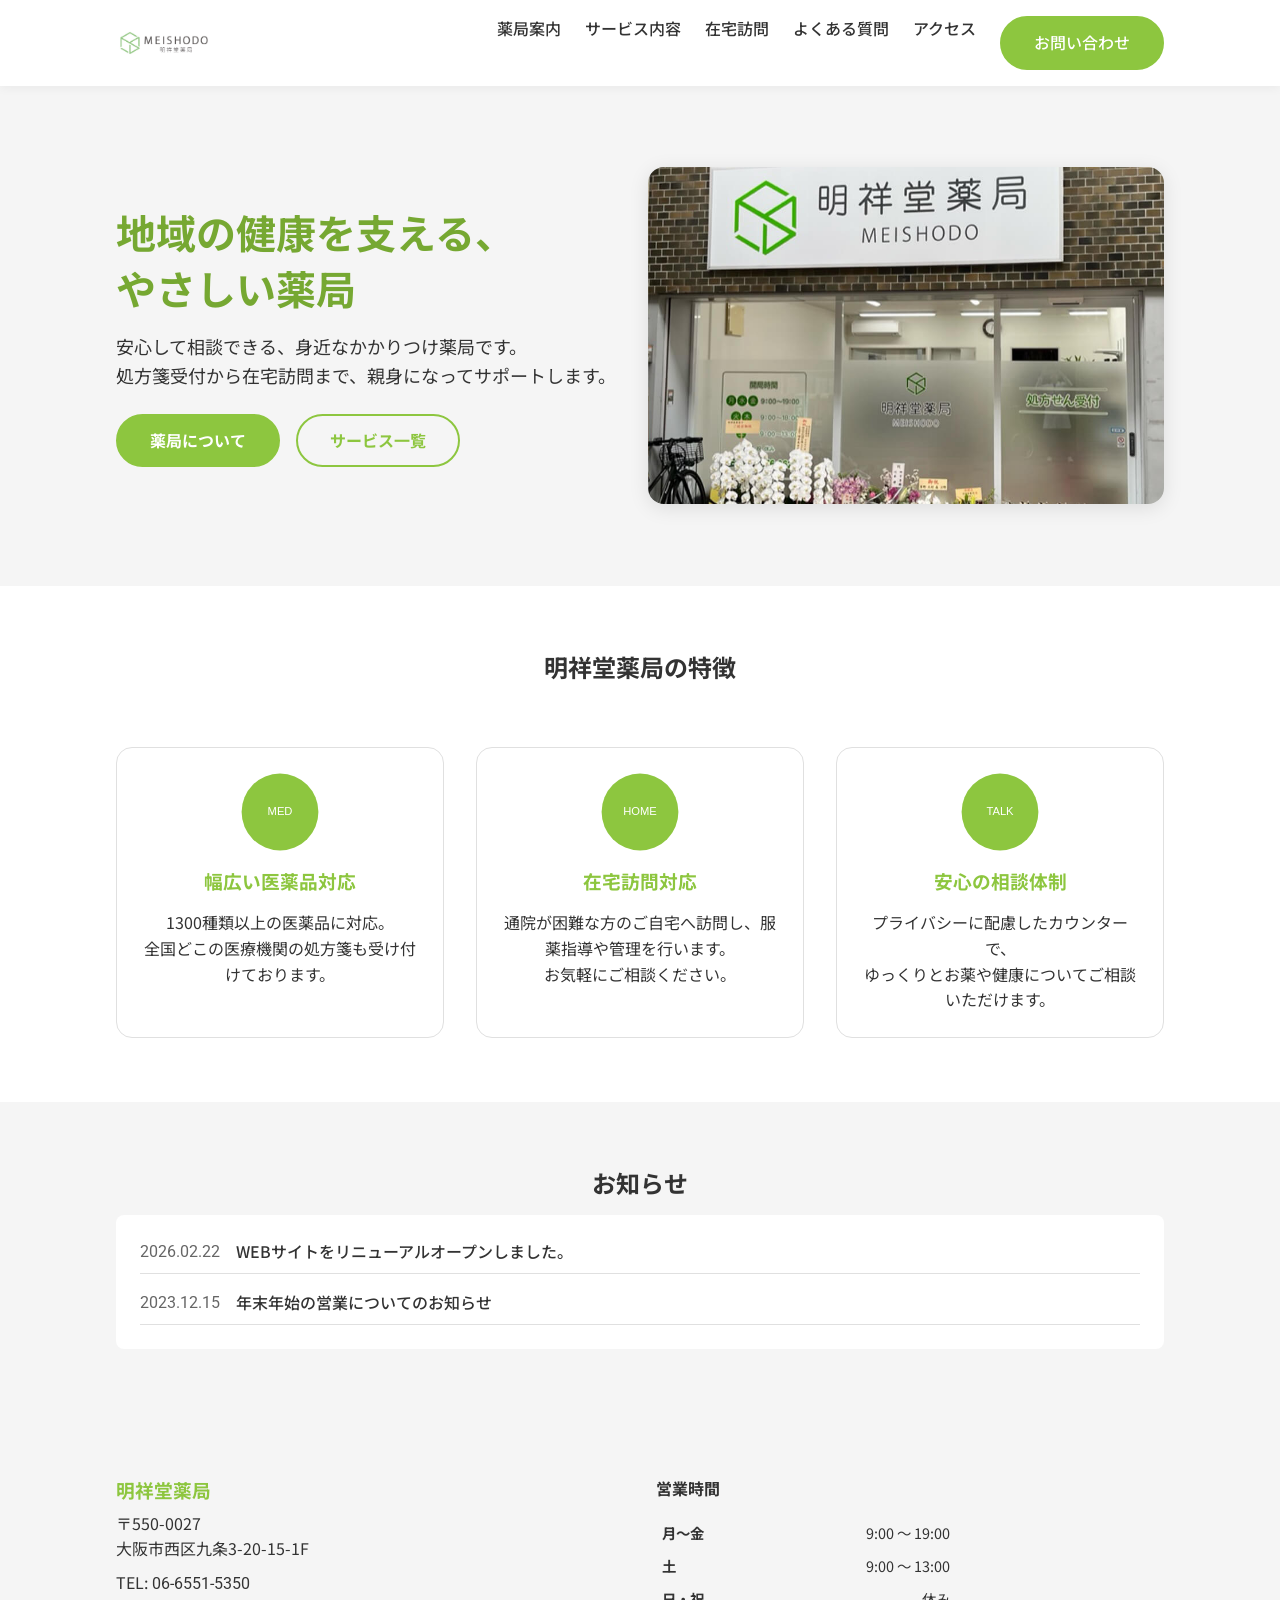
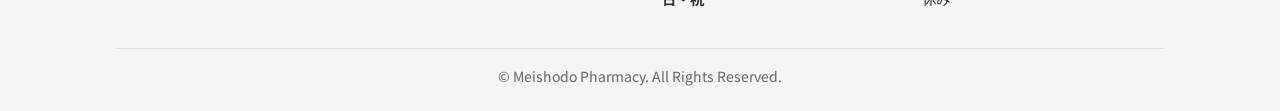
==== index.html @ 58b3be08 "Add files via upload" ====
<!DOCTYPE html>
<html lang="ja">

<head>
    <meta charset="UTF-8">
    <meta name="viewport" content="width=device-width, initial-scale=1.0">
    <title>明祥堂薬局 | 地域の健康を支える、やさしい薬局</title>
    <meta name="description" content="明祥堂薬局は地域住民が安心して利用できる調剤薬局です。処方箋受付、在宅訪問、お薬相談など、地域のあたたかい医療拠点として皆様の健康をサポートします。">
    <link rel="preconnect" href="https://fonts.googleapis.com">
    <link rel="preconnect" href="https://fonts.gstatic.com" crossorigin>
    <link
        href="https://fonts.googleapis.com/css2?family=Noto+Sans+JP:wght@400;500;700&family=Roboto:wght@400;500;700&display=swap"
        rel="stylesheet">
    <link rel="stylesheet" href="css/style.css">
</head>

<body>
    <header class="header">
        <div class="container header-inner">
            <a href="index.html" class="logo">
                <img src="images/logo.png" alt="明祥堂薬局" style="height: 48px; width: auto;">
            </a>
            <nav>
                <ul class="nav-menu">
                    <li><a href="pharmacy.html" class="nav-link">薬局案内</a></li>
                    <li><a href="services.html" class="nav-link">サービス内容</a></li>
                    <li><a href="homecare.html" class="nav-link">在宅訪問</a></li>
                    <li><a href="faq.html" class="nav-link">よくある質問</a></li>
                    <li><a href="access.html" class="nav-link">アクセス</a></li>
                    <li><a href="contact.html" class="nav-link btn btn-primary">お問い合わせ</a></li>
                </ul>
            </nav>
        </div>
    </header>

    <main>
        <!-- Hero Section -->
        <section class="hero section" style="background-color: var(--color-sub); padding: 0;">
            <div class="container d-flex align-center gap-md" style="min-height: 500px; flex-wrap: wrap;">
                <div style="flex: 1; min-width: 300px; padding: var(--spacing-xl) 0;">
                    <h1 style="font-size: 2.5rem; margin-bottom: var(--spacing-md); color: var(--color-main-dark);">
                        地域の健康を支える、<br>やさしい薬局</h1>
                    <p style="font-size: 1.125rem; margin-bottom: var(--spacing-lg);">
                        安心して相談できる、身近なかかりつけ薬局です。<br>処方箋受付から在宅訪問まで、親身になってサポートします。</p>
                    <div class="d-flex gap-md">
                        <a href="pharmacy.html" class="btn btn-primary">薬局について</a>
                        <a href="services.html" class="btn btn-outline">サービス一覧</a>
                    </div>
                </div>
                <div style="flex: 1; min-width: 300px;">
                    <img src="images/hero_pharmacy.svg" alt="明祥堂薬局の受付と笑顔の薬剤師"
                        style="width: 100%; border-radius: var(--radius-lg); box-shadow: 0 4px 20px rgba(0,0,0,0.1);">
                </div>
            </div>
        </section>

        <!-- Features Section -->
        <section class="section">
            <div class="container">
                <h2 class="text-center" style="margin-bottom: var(--spacing-xxl);">明祥堂薬局の特徴</h2>
                <div
                    style="display: grid; grid-template-columns: repeat(auto-fit, minmax(300px, 1fr)); gap: var(--spacing-xl);">
                    <!-- Feature 1 -->
                    <div
                        style="text-align: center; padding: var(--spacing-lg); border: 1px solid var(--color-border); border-radius: var(--radius-lg);">
                        <div style="width: 80px; height: 80px; margin: 0 auto var(--spacing-md);">
                            <img src="images/icon_medicine.svg" alt="薬のアイコン"
                                style="width: 100%; height: 100%; object-fit: contain;">
                        </div>
                        <h3 style="color: var(--color-main);">幅広い医薬品対応</h3>
                        <p>1300種類以上の医薬品に対応。<br>全国どこの医療機関の処方箋も受け付けております。</p>
                    </div>
                    <!-- Feature 2 -->
                    <div
                        style="text-align: center; padding: var(--spacing-lg); border: 1px solid var(--color-border); border-radius: var(--radius-lg);">
                        <div style="width: 80px; height: 80px; margin: 0 auto var(--spacing-md);">
                            <img src="images/icon_home.svg" alt="家のアイコン"
                                style="width: 100%; height: 100%; object-fit: contain;">
                        </div>
                        <h3 style="color: var(--color-main);">在宅訪問対応</h3>
                        <p>通院が困難な方のご自宅へ訪問し、服薬指導や管理を行います。<br>お気軽にご相談ください。</p>
                    </div>
                    <!-- Feature 3 -->
                    <div
                        style="text-align: center; padding: var(--spacing-lg); border: 1px solid var(--color-border); border-radius: var(--radius-lg);">
                        <div style="width: 80px; height: 80px; margin: 0 auto var(--spacing-md);">
                            <img src="images/icon_consult.svg" alt="相談のアイコン"
                                style="width: 100%; height: 100%; object-fit: contain;">
                        </div>
                        <h3 style="color: var(--color-main);">安心の相談体制</h3>
                        <p>プライバシーに配慮したカウンターで、<br>ゆっくりとお薬や健康についてご相談いただけます。</p>
                    </div>
                </div>
            </div>
        </section>

        <!-- News Placeholder (Optional) -->
        <section class="section" style="background-color: var(--color-sub);">
            <div class="container">
                <h2 class="text-center">お知らせ</h2>
                <div style="background: #fff; padding: var(--spacing-lg); border-radius: var(--radius-md);">
                    <ul style="display: flex; flex-direction: column; gap: var(--spacing-md);">
                        <li
                            style="display: flex; gap: var(--spacing-md); border-bottom: 1px solid var(--color-border); padding-bottom: var(--spacing-sm);">
                            <span class="en-text" style="color: var(--color-text-light);">2026.02.22</span>
                            <a href="#" style="font-weight: 500;">WEBサイトをリニューアルオープンしました。</a>
                        </li>
                        <li
                            style="display: flex; gap: var(--spacing-md); border-bottom: 1px solid var(--color-border); padding-bottom: var(--spacing-sm);">
                            <span class="en-text" style="color: var(--color-text-light);">2023.12.15</span>
                            <a href="#" style="font-weight: 500;">年末年始の営業についてのお知らせ</a>
                        </li>
                    </ul>
                </div>
            </div>
        </section>
    </main>

    <footer class="footer">
        <div class="container">
            <div class="footer-content">
                <div class="footer-info">
                    <h3>明祥堂薬局</h3>
                    <p>〒550-0027<br>大阪市西区九条3-20-15-1F</p>
                    <p style="margin-top: var(--spacing-sm);">TEL: <span class="en-text">06-6551-5350</span></p>
                </div>
                <div>
                    <h4>営業時間</h4>
                    <table style="width: 100%; max-width: 300px; font-size: 0.9rem;">
                        <tr style="border-bottom: 1px solid rgba(0,0,0,0.1);">
                            <th style="text-align: left; padding: 4px;">月〜金</th>
                            <td style="text-align: right; padding: 4px;">9:00 〜 19:00</td>
                        </tr>
                        <tr style="border-bottom: 1px solid rgba(0,0,0,0.1);">
                            <th style="text-align: left; padding: 4px;">土</th>
                            <td style="text-align: right; padding: 4px;">9:00 〜 13:00</td>
                        </tr>
                        <tr>
                            <th style="text-align: left; padding: 4px;">日・祝</th>
                            <td style="text-align: right; padding: 4px;">休み</td>
                        </tr>
                    </table>
                </div>
            </div>
            <div class="copyright">
                <p>&copy; Meishodo Pharmacy. All Rights Reserved.</p>
            </div>
        </div>
    </footer>
</body>

</html>
---- css/style.css ----
@charset "UTF-8";

/* ==========================================================================
   Variables
   ========================================================================== */
:root {
    /* Colors */
    --color-base: #FFFFFF;
    --color-main: #8DC63F;
    --color-main-dark: #76a832;
    --color-sub: #F5F5F5;
    --color-text: #333333;
    --color-text-light: #666666;
    --color-border: #E0E0E0;

    /* Fonts */
    --font-ja: 'Noto Sans JP', 'Yu Gothic', 'YuGothic', sans-serif;
    --font-en: 'Roboto', sans-serif;

    /* Spacing */
    --spacing-xs: 4px;
    --spacing-sm: 8px;
    --spacing-md: 16px;
    --spacing-lg: 24px;
    --spacing-xl: 32px;
    --spacing-xxl: 64px;

    /* Border Radius */
    --radius-sm: 4px;
    --radius-md: 8px;
    --radius-lg: 16px;
    --radius-full: 9999px;

    /* Transitions */
    --transition-fast: 0.2s ease;
}

/* ==========================================================================
   Reset & Base Styles
   ========================================================================== */
*,
*::before,
*::after {
    box-sizing: border-box;
    margin: 0;
    padding: 0;
}

html {
    font-size: 16px;
    scroll-behavior: smooth;
}

body {
    background-color: var(--color-base);
    color: var(--color-text);
    font-family: var(--font-ja);
    line-height: 1.6;
    -webkit-font-smoothing: antialiased;
}

a {
    text-decoration: none;
    color: inherit;
    transition: color var(--transition-fast);
}

ul,
ol {
    list-style: none;
}

img {
    max-width: 100%;
    height: auto;
    vertical-align: bottom;
}

/* ==========================================================================
   Typography
   ========================================================================== */
h1,
h2,
h3,
h4,
h5,
h6 {
    font-weight: 700;
    line-height: 1.4;
    margin-bottom: var(--spacing-md);
}

.en-text {
    font-family: var(--font-en);
}

/* ==========================================================================
   Layout Utilities
   ========================================================================== */
.container {
    width: 100%;
    max-width: 1080px;
    margin: 0 auto;
    padding: 0 var(--spacing-md);
}

.section {
    padding: var(--spacing-xxl) 0;
}

.text-center {
    text-align: center;
}

.text-right {
    text-align: right;
}

.d-flex {
    display: flex;
}

.flex-column {
    flex-direction: column;
}

.justify-between {
    justify-content: space-between;
}

.align-center {
    align-items: center;
}

.gap-md {
    gap: var(--spacing-md);
}

/* ==========================================================================
   Components
   ========================================================================== */
/* Buttons */
.btn {
    display: inline-block;
    padding: 12px 32px;
    border-radius: var(--radius-full);
    font-weight: 700;
    text-align: center;
    cursor: pointer;
    transition: all var(--transition-fast);
}

.btn-primary {
    background-color: var(--color-main);
    color: #fff;
    border: 2px solid var(--color-main);
}

.btn-primary:hover {
    background-color: var(--color-main-dark);
    border-color: var(--color-main-dark);
}

.btn-outline {
    background-color: transparent;
    color: var(--color-main);
    border: 2px solid var(--color-main);
}

.btn-outline:hover {
    background-color: var(--color-main);
    color: #fff;
}

/* Header */
.header {
    background-color: #fff;
    box-shadow: 0 2px 10px rgba(0, 0, 0, 0.05);
    position: sticky;
    top: 0;
    z-index: 1000;
    padding: var(--spacing-md) 0;
}

.header-inner {
    display: flex;
    justify-content: space-between;
    align-items: center;
}

.logo {
    font-size: 1.5rem;
    font-weight: 700;
    color: var(--color-main);
    display: flex;
    align-items: center;
    gap: var(--spacing-sm);
}

.nav-menu {
    display: flex;
    gap: var(--spacing-lg);
}

.nav-link {
    font-weight: 500;
    position: relative;
}

.nav-link::after {
    content: '';
    position: absolute;
    bottom: -4px;
    left: 0;
    width: 0;
    height: 2px;
    background-color: var(--color-main);
    transition: width var(--transition-fast);
}

.nav-link:hover {
    color: var(--color-main);
}

.nav-link:hover::after {
    width: 100%;
}

/* Footer */
.footer {
    background-color: var(--color-sub);
    padding: var(--spacing-xxl) 0 var(--spacing-lg);
    margin-top: auto;
}

.footer-content {
    display: grid;
    grid-template-columns: repeat(auto-fit, minmax(250px, 1fr));
    gap: var(--spacing-xl);
    margin-bottom: var(--spacing-xl);
}

.footer-info h3 {
    color: var(--color-main);
    margin-bottom: var(--spacing-sm);
}

.copyright {
    text-align: center;
    border-top: 1px solid var(--color-border);
    padding-top: var(--spacing-md);
    font-size: 0.875rem;
    color: var(--color-text-light);
}

/* ==========================================================================
   Responsive
   ========================================================================== */
.mobile-menu-btn {
    display: none;
    background: none;
    border: none;
    cursor: pointer;
    width: 30px;
    height: 24px;
    position: relative;
    z-index: 1001;
}

.mobile-menu-btn span {
    display: block;
    width: 100%;
    height: 2px;
    background-color: var(--color-main);
    position: absolute;
    left: 0;
    transition: all 0.3s ease;
}

.mobile-menu-btn span:nth-child(1) {
    top: 0;
}

.mobile-menu-btn span:nth-child(2) {
    top: 11px;
}

.mobile-menu-btn span:nth-child(3) {
    bottom: 0;
}

.mobile-menu-btn.active span:nth-child(1) {
    transform: rotate(45deg);
    top: 11px;
}

.mobile-menu-btn.active span:nth-child(2) {
    opacity: 0;
}

.mobile-menu-btn.active span:nth-child(3) {
    transform: rotate(-45deg);
    bottom: 11px;
}

@media (max-width: 768px) {
    html {
        font-size: 14px;
    }

    .mobile-menu-btn {
        display: block;
    }

    .nav-container {
        position: fixed;
        top: 0;
        right: -100%;
        width: 100%;
        max-width: 300px;
        height: 100vh;
        background-color: #fff;
        padding: 80px 20px 20px;
        box-shadow: -2px 0 10px rgba(0, 0, 0, 0.1);
        transition: right 0.3s ease;
    }

    .nav-container.active {
        right: 0;
    }

    .nav-menu {
        flex-direction: column;
        gap: var(--spacing-lg);
    }

    .section {
        padding: var(--spacing-xl) 0;
    }

    .hero .container {
        flex-direction: column-reverse;
    }

    .footer-content {
        grid-template-columns: 1fr;
    }
}
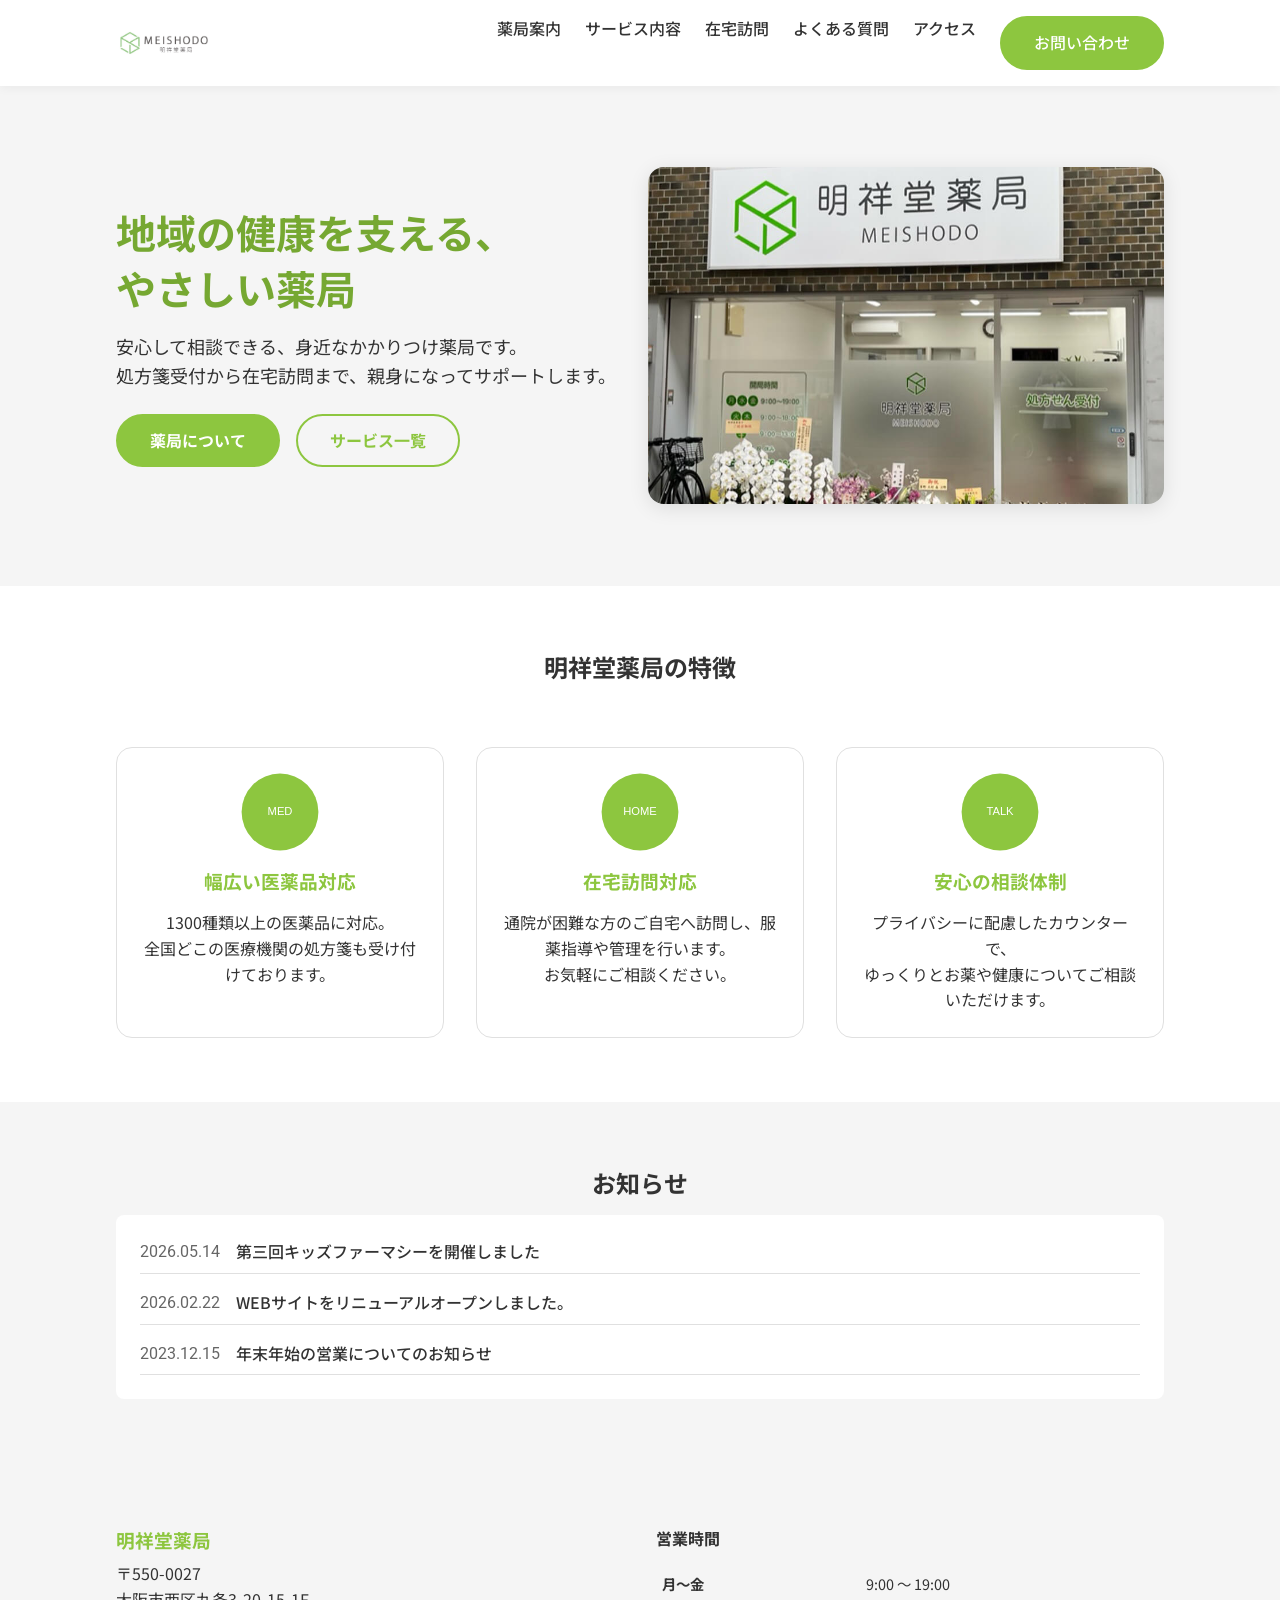
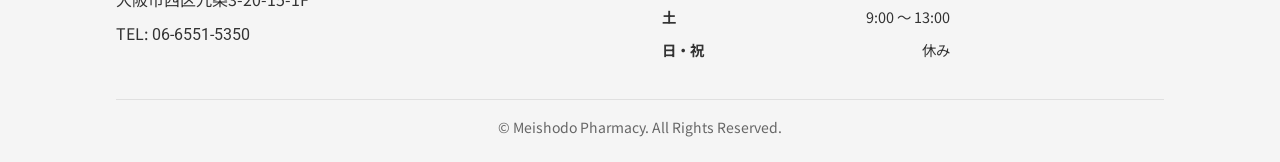
==== commit 98aa7f8f: "Add files via upload" ====
--- a/index.html
+++ b/index.html
@@ -102,6 +102,11 @@
                     <ul style="display: flex; flex-direction: column; gap: var(--spacing-md);">
                         <li
                             style="display: flex; gap: var(--spacing-md); border-bottom: 1px solid var(--color-border); padding-bottom: var(--spacing-sm);">
+                            <span class="en-text" style="color: var(--color-text-light);">2026.05.14</span>
+                            <a href="news-kids-pharmacy-3.html" style="font-weight: 500;">第三回キッズファーマシーを開催しました</a>
+                        </li>
+                        <li
+                            style="display: flex; gap: var(--spacing-md); border-bottom: 1px solid var(--color-border); padding-bottom: var(--spacing-sm);">
                             <span class="en-text" style="color: var(--color-text-light);">2026.02.22</span>
                             <a href="#" style="font-weight: 500;">WEBサイトをリニューアルオープンしました。</a>
                         </li>
